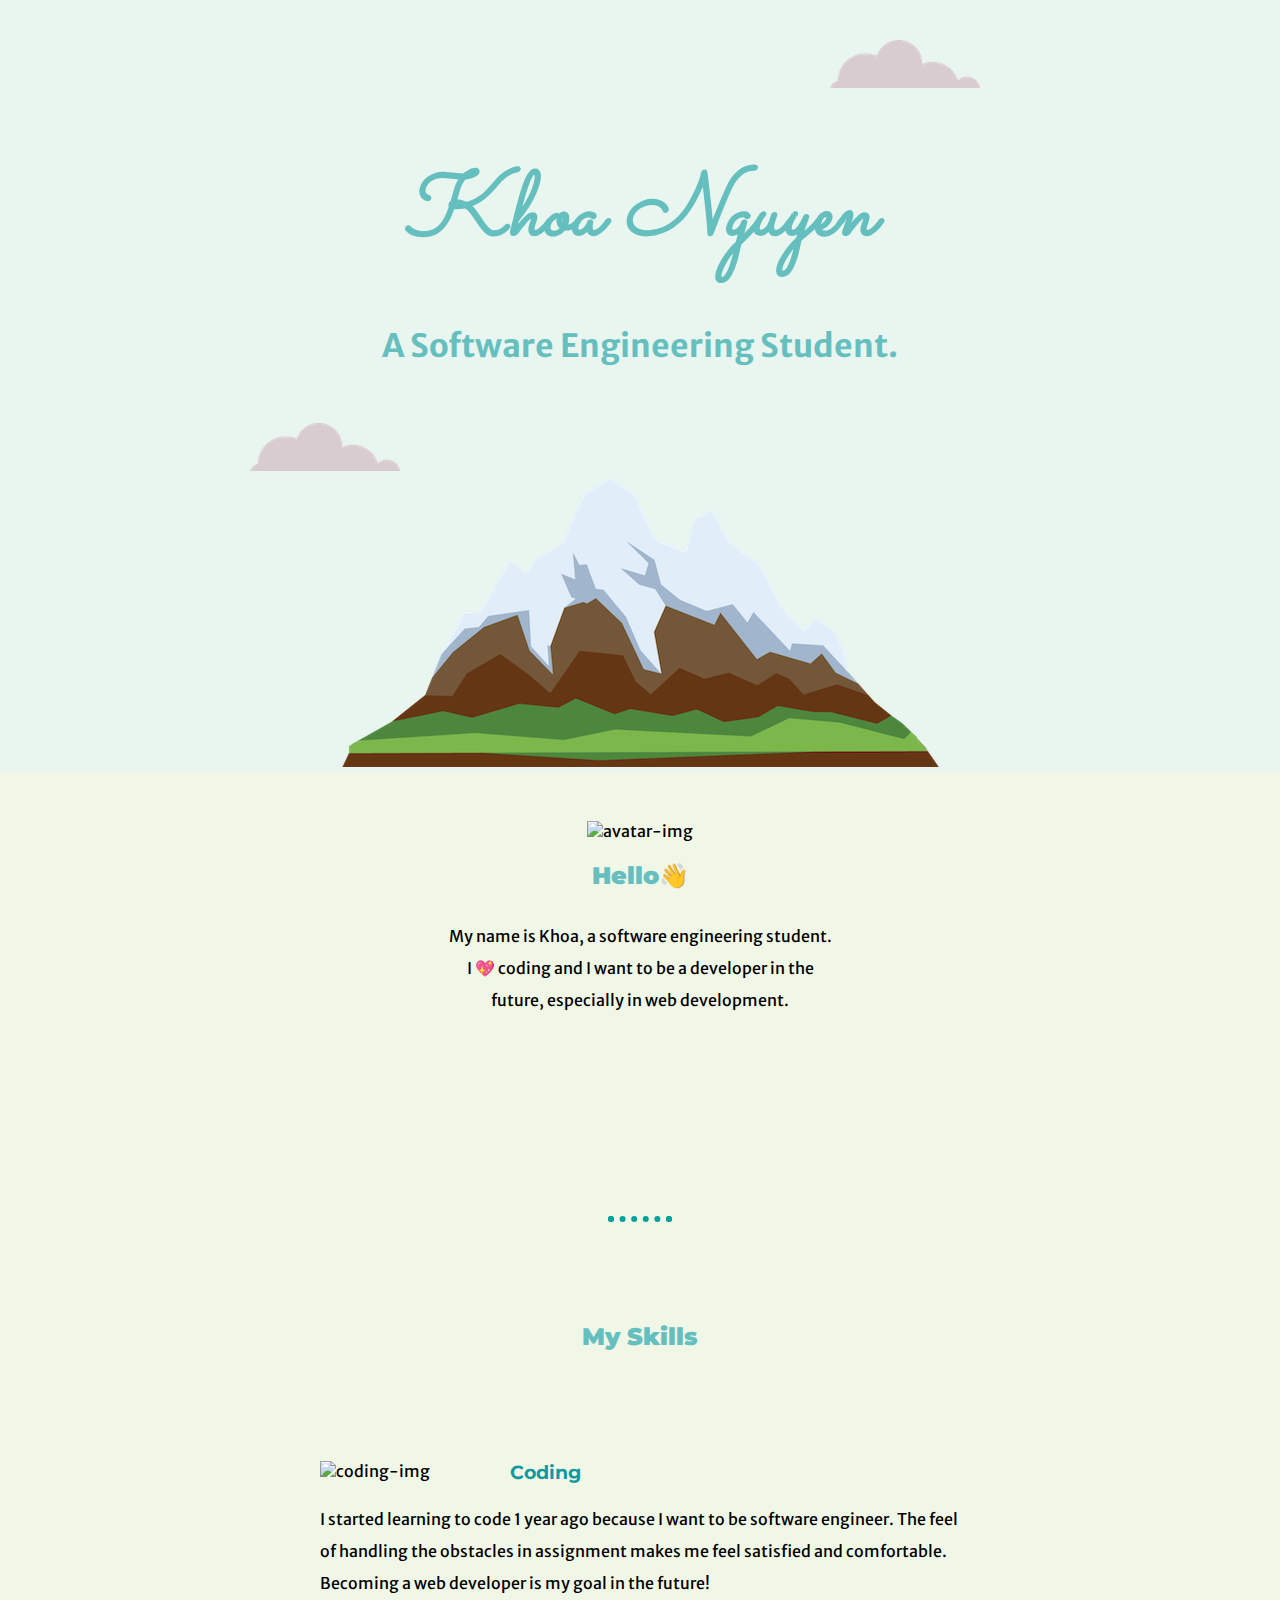
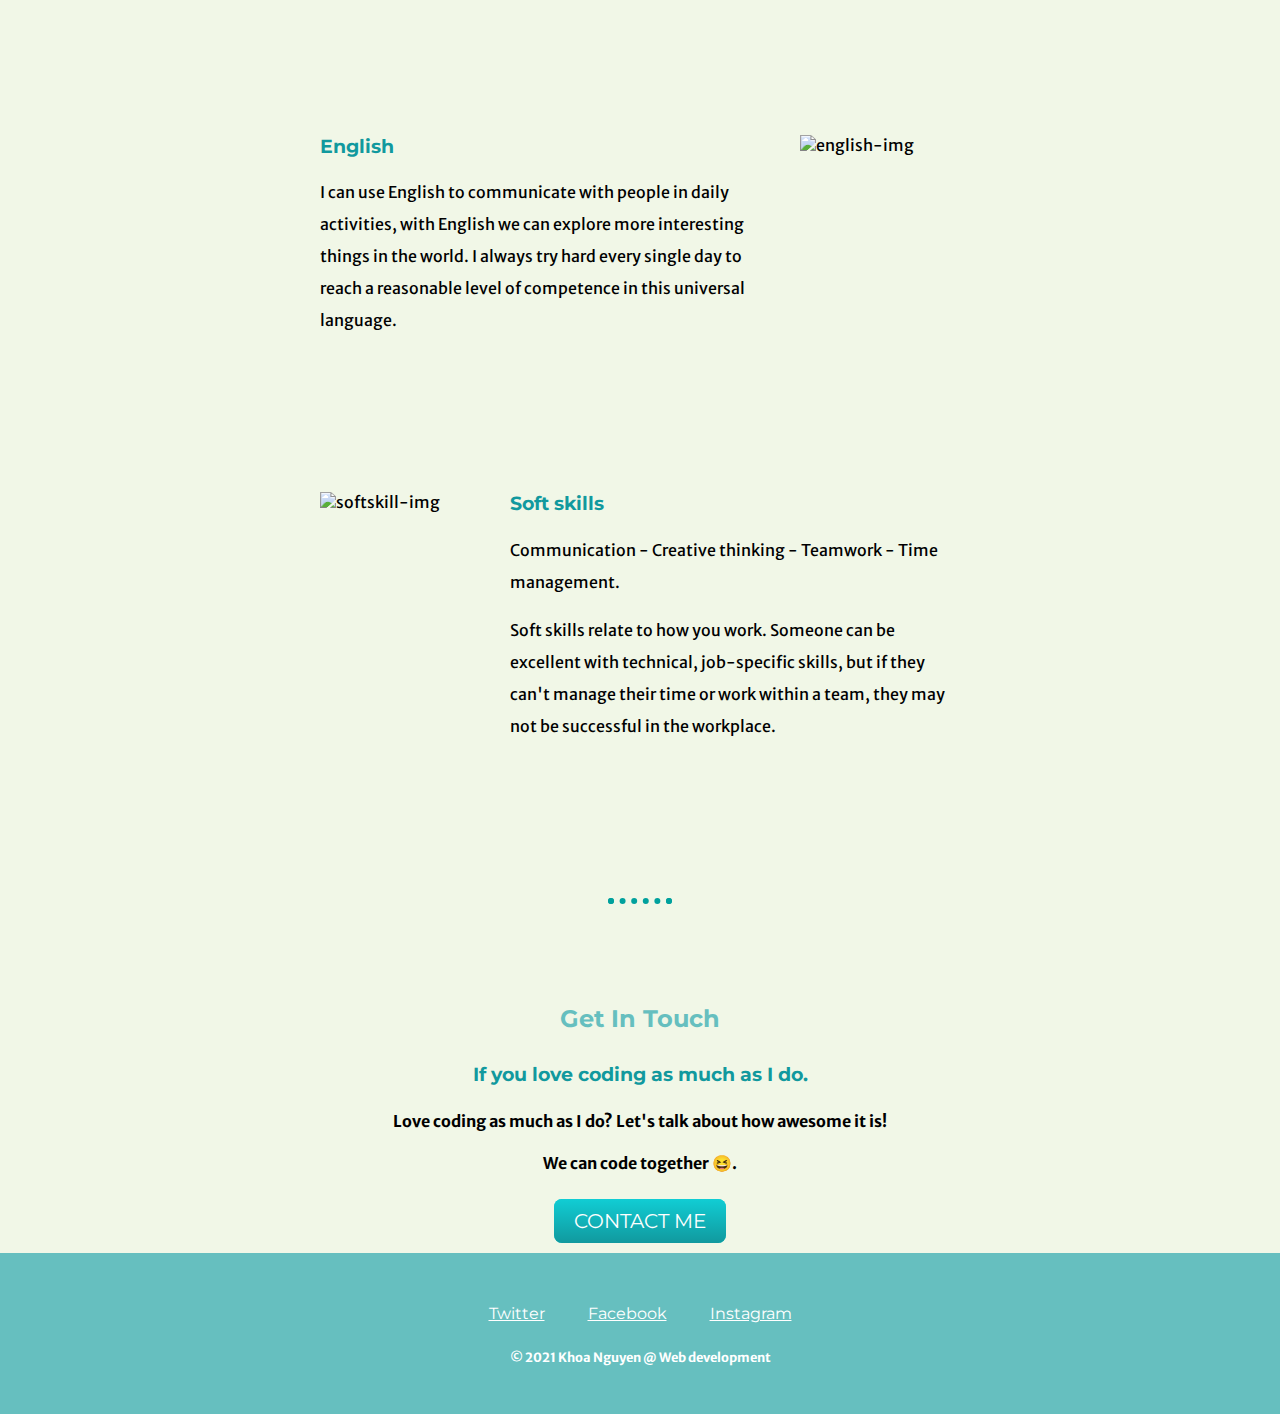
==== CSS - My Site/index.html @ 4a1af7c4 "CSS - My Site" ====
<!DOCTYPE html>
<html lang="en" dir="ltr">
  <head>
    <meta charset="utf-8">
    <title>Khoa Nguyen</title>
    <link rel="icon" href="favicon.ico">
    <!--3 links below is font embedded link-->
    <link rel="preconnect" href="https://fonts.googleapis.com">
    <link rel="preconnect" href="https://fonts.gstatic.com" crossorigin>
    <link href="https://fonts.googleapis.com/css2?family=Merriweather+Sans:wght@300&family=Montserrat:wght@500&family=Sacramento&display=swap" rel="stylesheet">
    <link rel="stylesheet" href="css/styles.css">
  </head>

  <body>
    <div class="top-container"> <!--  divide content up on website-->
      <img class = "top-cloud" src="images/cloud.png" alt="cloud-img">
      <h1><em>Khoa Nguyen</em></h1>
      <p class ="bio">A Software Engineering Student.</p>
      <img class="bottom-cloud" src="images/cloud.png" alt="cloud-img">
      <img src="images/mountain.png" alt="mountain-img">
    </div>

    <div class="middle-container">
      <div class="profile">
        <img src="F:\Bin\Desktop\Web Development\HTML - Personal site\images\avatar.png" alt="avatar-img"
        width = "250"
        height = "250">
        <h2><strong>Hello👋</strong></h2>
        <p class ="intro">My name is Khoa, a software engineering student. I 💖 coding and I want to be a developer in the future, especially in web development.</p>
      </div>

      <hr>

      <div class="skills">
        <h2><strong>My Skills</strong></h2>
        <div class="skill-row">
          <img class="coding-img" src="F:\Bin\Desktop\Web Development\HTML - Personal site\images\programming.png" alt="coding-img">
          <h3>Coding</h3>
            <p>I started learning to code 1 year ago because I want to be software engineer. The feel of handling the obstacles in assignment makes me feel satisfied and comfortable.
            Becoming a web developer is my goal in the future!</p><br>
        </div>
        <div class="skill-row">
          <img class="english-img" src="F:\Bin\Desktop\Web Development\HTML - Personal site\images\eng.png" alt="english-img" width = "250" height = "250">
          <h3>English</h3>
          <p>I can use English to communicate with people in daily activities, with English we can explore more interesting things in the world.
            I always try hard every single day to reach a reasonable level of competence in this universal language.</p><br><br>
        </div>
        <div class="skill-row">
          <img class="softskill-img" src="F:\Bin\Desktop\Web Development\HTML - Personal site\images\softskill.png" alt="softskill-img" width = "250" height = "250">
          <h3>Soft skills</h3>
          <p>Communication - Creative thinking - Teamwork - Time management.</p>
          <p>Soft skills relate to how you work. Someone can be excellent with technical, job-specific skills, but if they can't manage their time or work within a team, they may not be successful in the workplace.</p><br><br>
        </div>
      </div>

      <hr>

      <div class="contact-me">
        <h2>Get In Touch</h2>
        <h3>If you love coding as much as I do.</h3>
        <p class = ""><strong>Love coding as much as I do? Let's talk about how awesome it is!</strong></p>
        <strong>We can code together 😆.</strong></p><br>
        <a class="btn" href="mailto:nguyenthoaidangkhoa@email.com">CONTACT ME</a>
      </div>
    </div>
    <div class="bottom-container">
      <a class="footer-link" href="https://www.linkedin.com/">Twitter</a>
      <a class="footer-link" href="https://twitter.com/">Facebook</a>
      <a class="footer-link" href="https://www.appbrewery.co/">Instagram</a>
      <p class = "copyright"><strong>© 2021 Khoa Nguyen @ Web development</strong></p>
    </div>

    </div>
  </body>
</html>
---- CSS - My Site/css/styles.css ----
body {
  margin: 0; /* !-- all four side is going to be set 0 pixels*/
  text-align: center; /*center everything inside*/
  font-family: 'Merriweather Sans', sans-serif;
}

h1 {
  color: #66BFBF;
  font-size: 5.625rem; /*equivalent to 90px = 562.5 %,because 100% = 16px = 1em ==> 90 / 16*/
  margin: 50px auto 0 auto;
  font-family: 'Sacramento', cursive;
}

h2 {
  color: #66BFBF;
  font-family: 'Montserrat', sans-serif;
  padding-bottom: 10px;
}

h3 {
  color: #11999E;
  font-family: 'Montserrat', sans-serif;
}

p {
  line-height: 2;
}

hr {
  border: dotted #00A19D 6px;
  border-bottom: none;
  width: 4%;
  margin: 100px auto;
}

a {
  color: white;
  font-family: 'Montserrat', sans-serif;
  margin: 10px 20px;
}

a:hover {
  color: #EAF6F6;
}
.top-container{
  background-color: #E8F6EF;
  position: relative;
  padding-top: 100px;
}

.middle-container
{
  background-color: #F1F7E7;
  padding: 50px 0px 20px;
}

.bottom-container
{
  padding: 50px 0px 20px;
  background-color: #66BFBF;
}

.top-cloud {
  position: absolute;
  right: 300px;
  top: 40px;
}
.bottom-cloud {
  position: absolute;
  left: 250px;
  bottom: 300px;
}

.bio {
  color: #66BFBF;
  font-size: 2rem;
  font-weight: bold;
}

.intro {
  width: 30%;
  margin: auto;
  padding-bottom: 100px;
}

.skill-row {
  width: 50%;
  margin: 100px auto 100px auto;
  text-align: left;
  margin-bottom: 100px;
}

.coding-img {
  width: 25%;
  float: left;
  margin-right: 30px;
}

.english-img {
  width: 25%;
  float: right;
  margin-left: 30px;
}

.softskill-img {
  width: 25%;
  float: left;
  margin-right: 30px;
}

.contact-message {
  width: 40%;
  margin: 40px auto 60px;
}

.btn {
  background: #11cdd4;
  background-image: -webkit-linear-gradient(top, #11cdd4, #11999e);
  background-image: -moz-linear-gradient(top, #11cdd4, #11999e);
  background-image: -ms-linear-gradient(top, #11cdd4, #11999e);
  background-image: -o-linear-gradient(top, #11cdd4, #11999e);
  background-image: linear-gradient(to bottom, #11cdd4, #11999e);
  -webkit-border-radius: 8;
  -moz-border-radius: 8;
  border-radius: 8px;
  font-family: 'Montserrat', sans-serif;
  color: #ffffff;
  font-size: 20px;
  padding: 10px 20px 10px 20px;
  text-decoration: none;
}

.btn:hover {
  background: #30e3cb;
  background-image: -webkit-linear-gradient(top, #30e3cb, #2bc4ad);
  background-image: -moz-linear-gradient(top, #30e3cb, #2bc4ad);
  background-image: -ms-linear-gradient(top, #30e3cb, #2bc4ad);
  background-image: -o-linear-gradient(top, #30e3cb, #2bc4ad);
  background-image: linear-gradient(to bottom, #30e3cb, #2bc4ad);
  text-decoration: none;
}

.copyright {
  color: white;
  font-size: 0.8rem;
  padding: 10px 0;
}
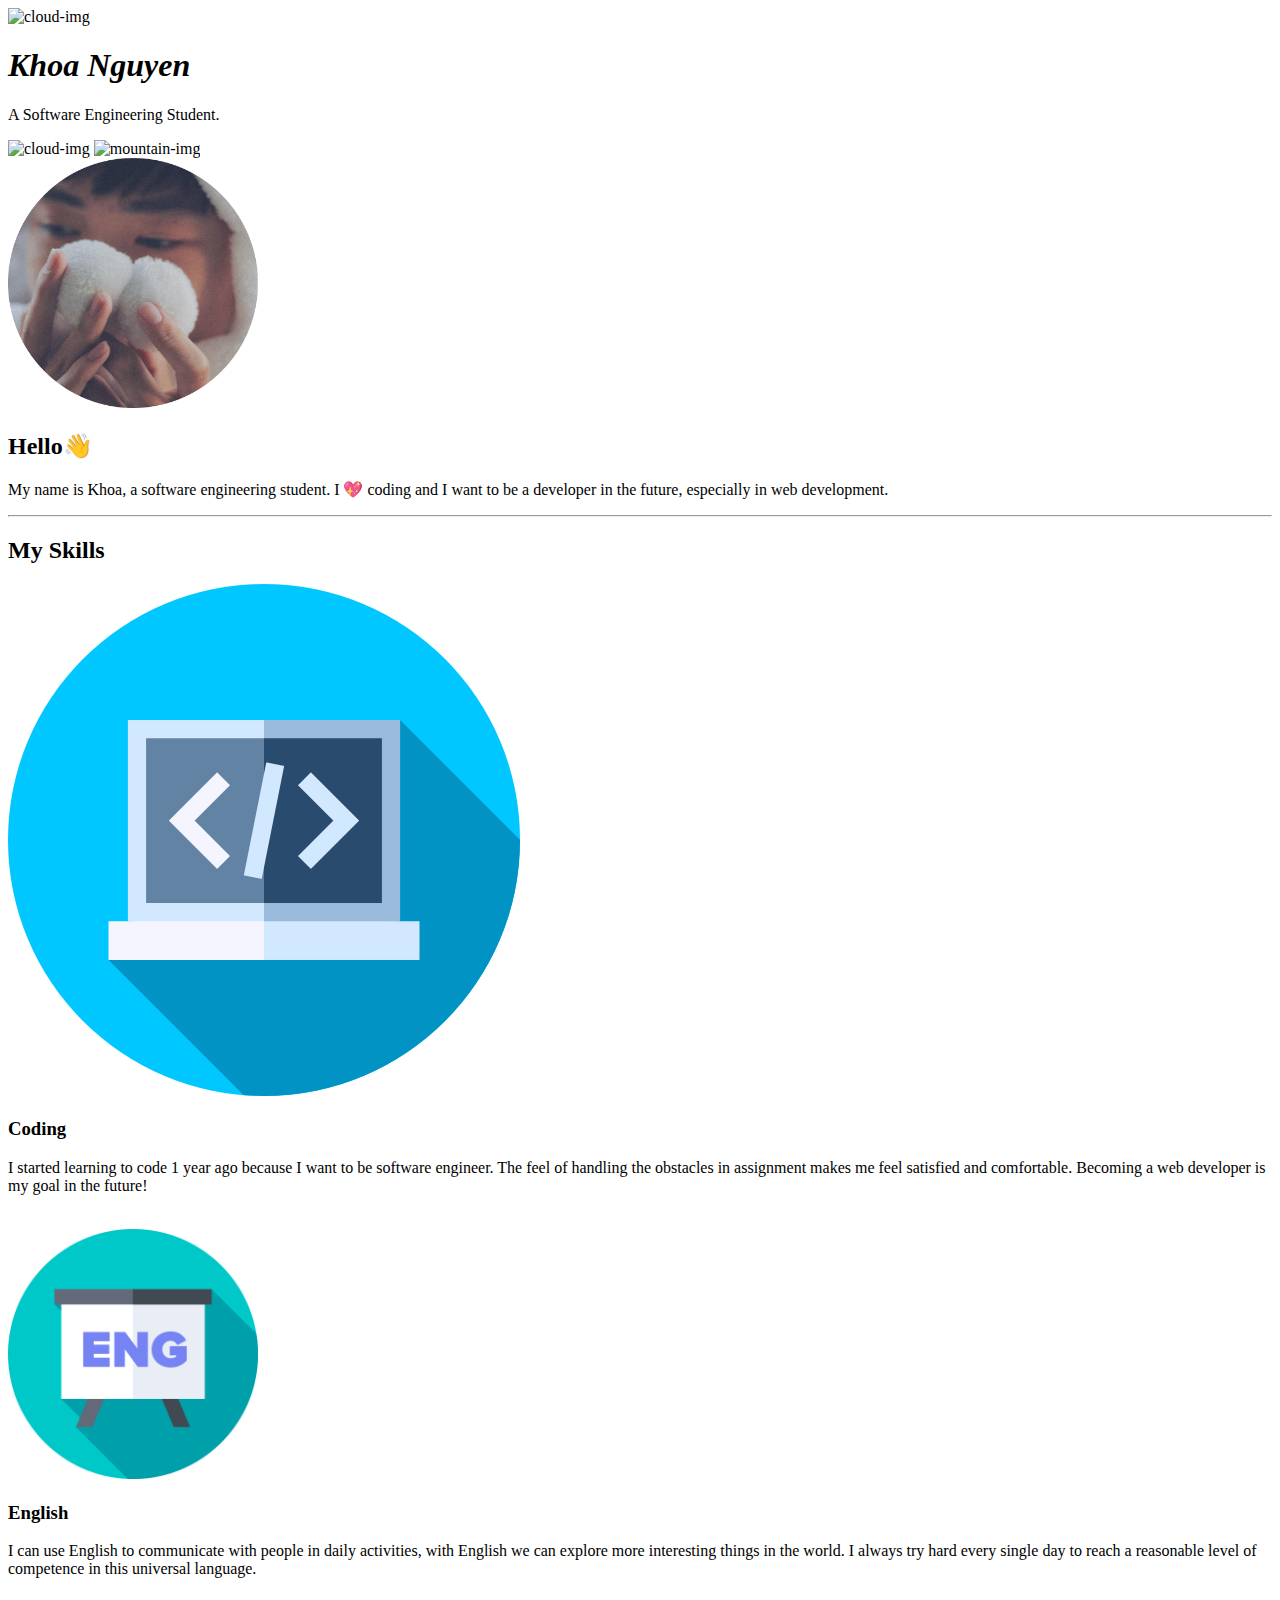
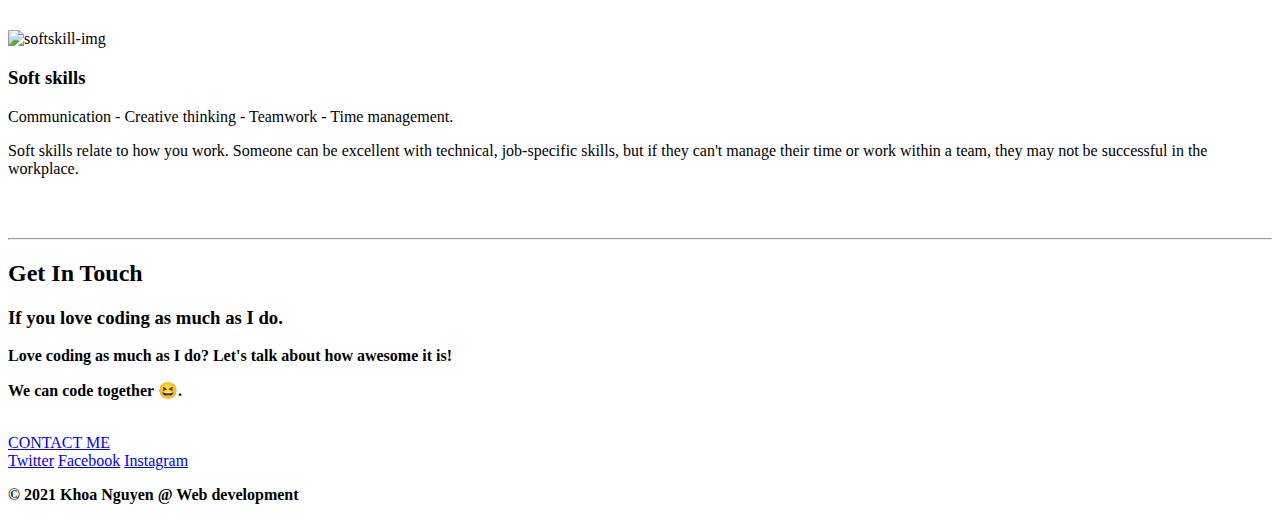
==== commit f1270f41: "CSS - My Site" ====
--- a/CSS - My Site/index.html
+++ b/CSS - My Site/index.html
@@ -22,7 +22,7 @@
 
     <div class="middle-container">
       <div class="profile">
-        <img src="F:\Bin\Desktop\Web Development\HTML - Personal site\images\avatar.png" alt="avatar-img"
+        <img src="images\avatar.png" alt="avatar-img"
         width = "250"
         height = "250">
         <h2><strong>Hello👋</strong></h2>
@@ -34,19 +34,19 @@
       <div class="skills">
         <h2><strong>My Skills</strong></h2>
         <div class="skill-row">
-          <img class="coding-img" src="F:\Bin\Desktop\Web Development\HTML - Personal site\images\programming.png" alt="coding-img">
+          <img class="coding-img" src="images\programming.png" alt="coding-img">
           <h3>Coding</h3>
             <p>I started learning to code 1 year ago because I want to be software engineer. The feel of handling the obstacles in assignment makes me feel satisfied and comfortable.
             Becoming a web developer is my goal in the future!</p><br>
         </div>
         <div class="skill-row">
-          <img class="english-img" src="F:\Bin\Desktop\Web Development\HTML - Personal site\images\eng.png" alt="english-img" width = "250" height = "250">
+          <img class="english-img" src="images\eng.png" alt="english-img" width = "250" height = "250">
           <h3>English</h3>
           <p>I can use English to communicate with people in daily activities, with English we can explore more interesting things in the world.
             I always try hard every single day to reach a reasonable level of competence in this universal language.</p><br><br>
         </div>
         <div class="skill-row">
-          <img class="softskill-img" src="F:\Bin\Desktop\Web Development\HTML - Personal site\images\softskill.png" alt="softskill-img" width = "250" height = "250">
+          <img class="softskill-img" src="images\softskill.png" alt="softskill-img" width = "250" height = "250">
           <h3>Soft skills</h3>
           <p>Communication - Creative thinking - Teamwork - Time management.</p>
           <p>Soft skills relate to how you work. Someone can be excellent with technical, job-specific skills, but if they can't manage their time or work within a team, they may not be successful in the workplace.</p><br><br>
@@ -67,7 +67,7 @@
       <a class="footer-link" href="https://www.linkedin.com/">Twitter</a>
       <a class="footer-link" href="https://twitter.com/">Facebook</a>
       <a class="footer-link" href="https://www.appbrewery.co/">Instagram</a>
-      <p class = "copyright"><strong>© 2021 Khoa Nguyen @ Web development</strong></p>
+      <p class="copyright"><strong>© 2021 Khoa Nguyen @ Web development</strong></p>
     </div>
 
     </div>
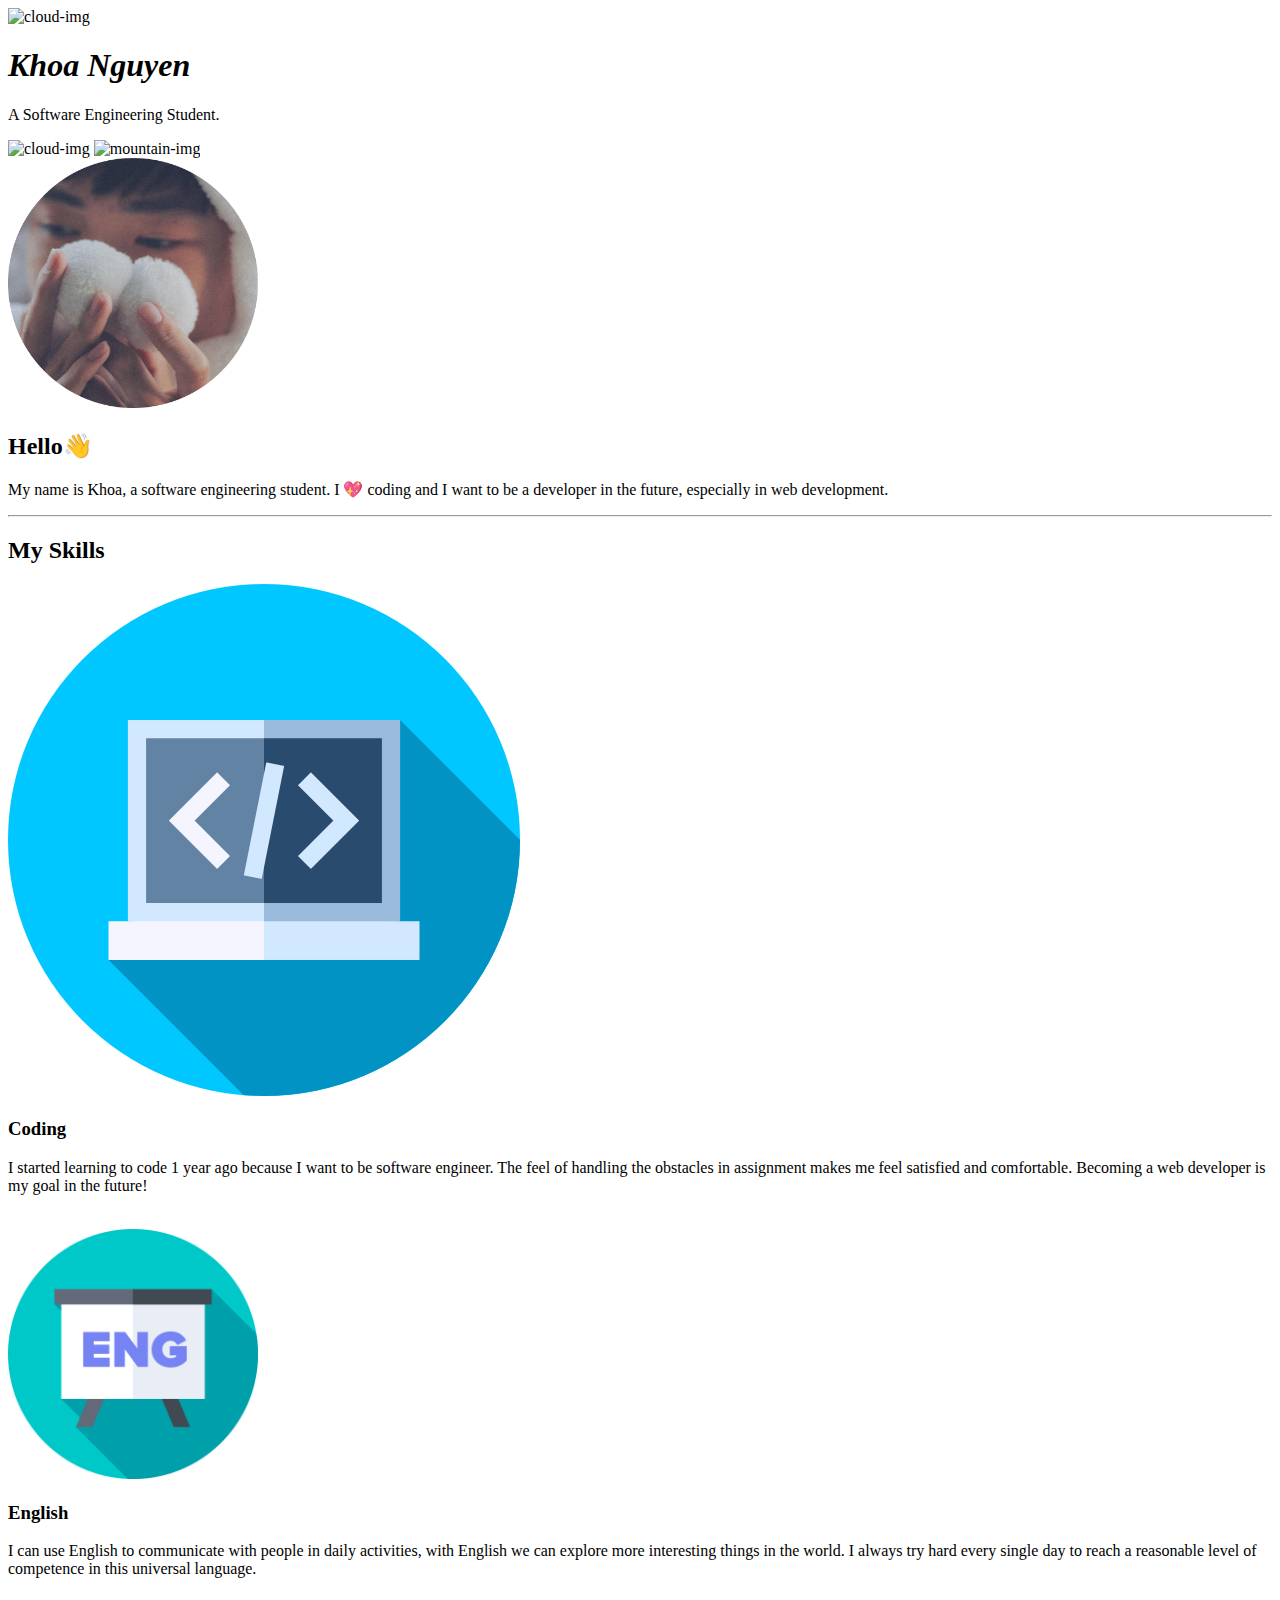
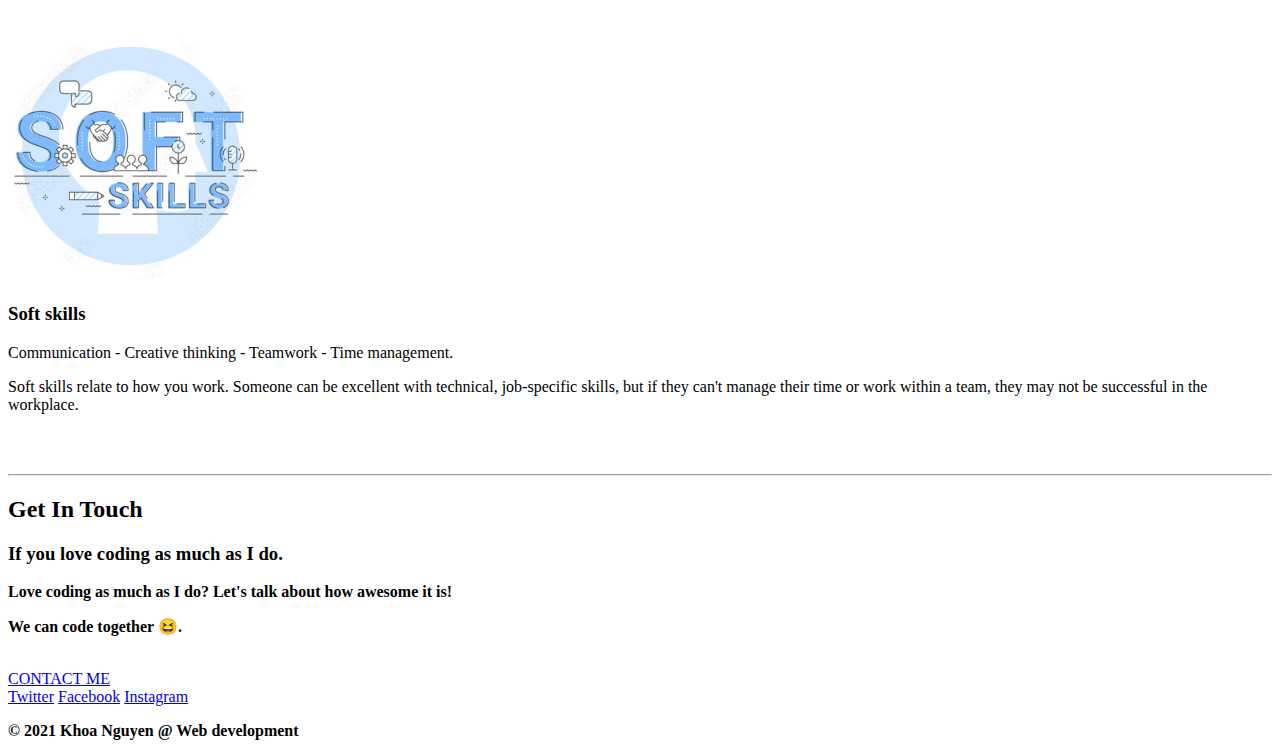
==== commit d2127115: "Update index.html" ====
--- a/CSS - My Site/index.html
+++ b/CSS - My Site/index.html
@@ -46,7 +46,7 @@
             I always try hard every single day to reach a reasonable level of competence in this universal language.</p><br><br>
         </div>
         <div class="skill-row">
-          <img class="softskill-img" src="images\softskill.png" alt="softskill-img" width = "250" height = "250">
+          <img class="softskill-img" src="images\softskill.PNG" alt="softskill-img" width = "250" height = "250">
           <h3>Soft skills</h3>
           <p>Communication - Creative thinking - Teamwork - Time management.</p>
           <p>Soft skills relate to how you work. Someone can be excellent with technical, job-specific skills, but if they can't manage their time or work within a team, they may not be successful in the workplace.</p><br><br>
